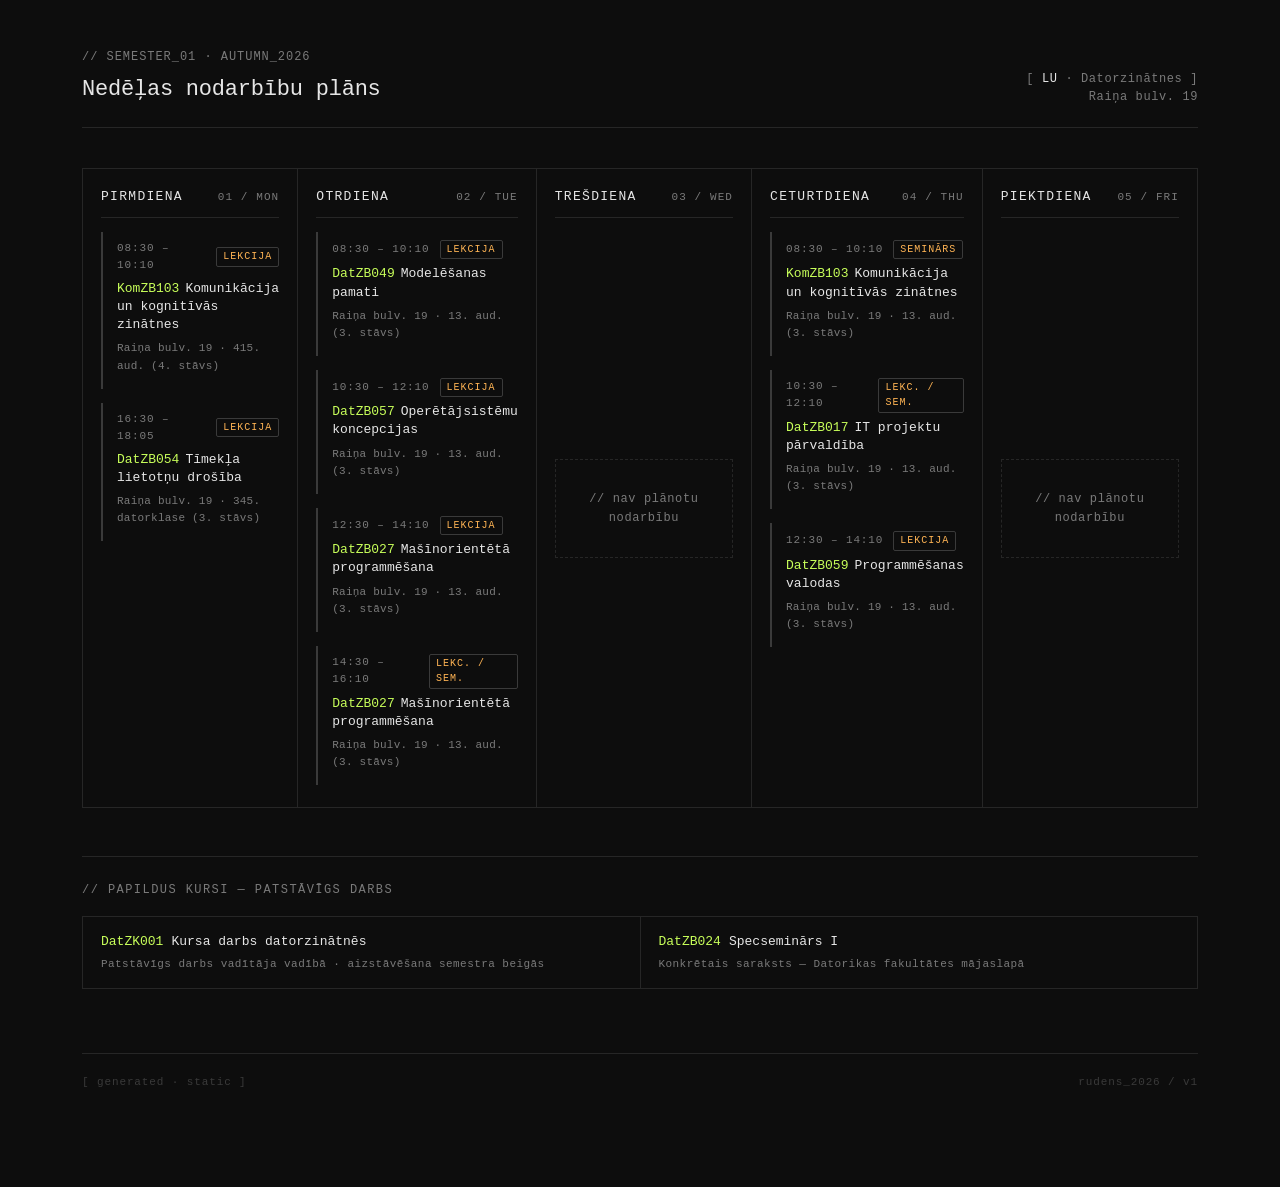
==== index.html @ 5a79746c "Uni web page" ====
<!doctype html>
<html lang="lv">

<head>
    <meta charset="utf-8">
    <meta name="viewport" content="width=device-width, initial-scale=1">
    <title>Nedēļas plāns · Rudens 2026</title>
    <link rel="stylesheet" href="style.css">
</head>

<body>
    <main class="wrap">

        <header class="head">
            <div>
                <div class="tag">// semester_01 · autumn_2026</div>
                <h1>Nedēļas nodarbību plāns</h1>
            </div>
            <div class="meta">
                <div>[ <b>LU</b> · Datorzinātnes ]</div>
                <div>Raiņa bulv. 19</div>
            </div>
        </header>

        <section class="days">

            <!-- ================= PIRMDIENA ================= -->
            <article class="day">
                <header>
                    <span class="day-name">Pirmdiena</span>
                    <span class="day-idx">01 / MON</span>
                </header>

                <div class="cls">
                    <div class="time">
                        <span>08:30 – 10:10</span>
                        <span class="type">Lekcija</span>
                    </div>
                    <a class="name" href="courses/KomZB103.html">
                        <span class="code">KomZB103</span>Komunikācija un kognitīvās zinātnes
                    </a>
                    <div class="room">Raiņa bulv. 19 · 415. aud. (4. stāvs)</div>
                </div>

                <div class="cls">
                    <div class="time">
                        <span>16:30 – 18:05</span>
                        <span class="type">Lekcija</span>
                    </div>
                    <a class="name" href="courses/DatZB054.html">
                        <span class="code">DatZB054</span>Tīmekļa lietotņu drošība
                    </a>
                    <div class="room">Raiņa bulv. 19 · 345. datorklase (3. stāvs)</div>
                </div>
            </article>

            <!-- ================= OTRDIENA ================= -->
            <article class="day">
                <header>
                    <span class="day-name">Otrdiena</span>
                    <span class="day-idx">02 / TUE</span>
                </header>

                <div class="cls">
                    <div class="time">
                        <span>08:30 – 10:10</span>
                        <span class="type">Lekcija</span>
                    </div>
                    <a class="name" href="courses/DatZB049.html">
                        <span class="code">DatZB049</span>Modelēšanas pamati
                    </a>
                    <div class="room">Raiņa bulv. 19 · 13. aud. (3. stāvs)</div>
                </div>

                <div class="cls">
                    <div class="time">
                        <span>10:30 – 12:10</span>
                        <span class="type">Lekcija</span>
                    </div>
                    <a class="name" href="courses/DatZB057.html">
                        <span class="code">DatZB057</span>Operētājsistēmu koncepcijas
                    </a>
                    <div class="room">Raiņa bulv. 19 · 13. aud. (3. stāvs)</div>
                </div>

                <div class="cls">
                    <div class="time">
                        <span>12:30 – 14:10</span>
                        <span class="type">Lekcija</span>
                    </div>
                    <a class="name" href="courses/DatZB027.html">
                        <span class="code">DatZB027</span>Mašīnorientētā programmēšana
                    </a>
                    <div class="room">Raiņa bulv. 19 · 13. aud. (3. stāvs)</div>
                </div>

                <div class="cls">
                    <div class="time">
                        <span>14:30 – 16:10</span>
                        <span class="type">Lekc. / Sem.</span>
                    </div>
                    <a class="name" href="courses/DatZB027.html">
                        <span class="code">DatZB027</span>Mašīnorientētā programmēšana
                    </a>
                    <div class="room">Raiņa bulv. 19 · 13. aud. (3. stāvs)</div>
                </div>
            </article>

            <!-- ================= TREŠDIENA ================= -->
            <article class="day empty">
                <header>
                    <span class="day-name">Trešdiena</span>
                    <span class="day-idx">03 / WED</span>
                </header>
                <div class="void">// nav plānotu nodarbību</div>
            </article>

            <!-- ================= CETURTDIENA ================= -->
            <article class="day">
                <header>
                    <span class="day-name">Ceturtdiena</span>
                    <span class="day-idx">04 / THU</span>
                </header>

                <div class="cls">
                    <div class="time">
                        <span>08:30 – 10:10</span>
                        <span class="type">Seminārs</span>
                    </div>
                    <a class="name" href="courses/KomZB103.html">
                        <span class="code">KomZB103</span>Komunikācija un kognitīvās zinātnes
                    </a>
                    <div class="room">Raiņa bulv. 19 · 13. aud. (3. stāvs)</div>
                </div>

                <div class="cls">
                    <div class="time">
                        <span>10:30 – 12:10</span>
                        <span class="type">Lekc. / Sem.</span>
                    </div>
                    <a class="name" href="courses/DatZB017.html">
                        <span class="code">DatZB017</span>IT projektu pārvaldība
                    </a>
                    <div class="room">Raiņa bulv. 19 · 13. aud. (3. stāvs)</div>
                </div>

                <div class="cls">
                    <div class="time">
                        <span>12:30 – 14:10</span>
                        <span class="type">Lekcija</span>
                    </div>
                    <a class="name" href="courses/DatZB059.html">
                        <span class="code">DatZB059</span>Programmēšanas valodas
                    </a>
                    <div class="room">Raiņa bulv. 19 · 13. aud. (3. stāvs)</div>
                </div>
            </article>

            <!-- ================= PIEKTDIENA ================= -->
            <article class="day empty">
                <header>
                    <span class="day-name">Piektdiena</span>
                    <span class="day-idx">05 / FRI</span>
                </header>
                <div class="void">// nav plānotu nodarbību</div>
            </article>

        </section>

        <!-- ================= EXTRA COURSES ================= -->
        <section class="extras">
            <h2>// papildus kursi &mdash; patstāvīgs darbs</h2>
            <ul>
                <li>
                    <a href="courses/DatZK001.html"><span class="code">DatZK001</span>Kursa darbs datorzinātnēs</a>
                    <span class="desc">Patstāvīgs darbs vadītāja vadībā · aizstāvēšana semestra beigās</span>
                </li>
                <li>
                    <a href="courses/DatZB024.html"><span class="code">DatZB024</span>Specseminārs I</a>
                    <span class="desc">Konkrētais saraksts &mdash; Datorikas fakultātes mājaslapā</span>
                </li>
            </ul>
        </section>

        <footer class="foot">
            <span>[ generated · static ]</span>
            <span>rudens_2026 / v1</span>
        </footer>

    </main>
</body>

</html>
---- style.css ----
/* ============================================================
   STRUCTURAL / MONO — terminal style
   ============================================================ */

:root {
    --bg: #0d0d0d;
    --fg: #e6e6e6;
    --muted: #7a7a7a;
    --dim: #3a3a3a;
    --accent: #c8ff5a;
    --warn: #ffb454;
    --line: #262626;
    --panel: #131313;
    --mono: "JetBrains Mono", "IBM Plex Mono", "Fira Code",
        ui-monospace, SFMono-Regular, Menlo, Consolas, monospace;
}

* {
    box-sizing: border-box;
}

html,
body {
    margin: 0;
    padding: 0;
    background: var(--bg);
    color: var(--fg);
    font-family: var(--mono);
    font-size: 14px;
    line-height: 1.55;
    -webkit-font-smoothing: antialiased;
}

::selection {
    background: var(--accent);
    color: #000;
}

a {
    color: var(--fg);
    text-decoration: none;
    border-bottom: 1px solid var(--dim);
    transition: border-color .12s, color .12s, background .12s;
}

a:hover {
    color: var(--accent);
    border-bottom-color: var(--accent);
}

/* ---------- LAYOUT ---------- */

.wrap {
    max-width: 1180px;
    margin: 0 auto;
    padding: 48px 32px 96px;
}

.head {
    display: grid;
    grid-template-columns: 1fr auto;
    gap: 24px;
    align-items: end;
    border-bottom: 1px solid var(--line);
    padding-bottom: 20px;
    margin-bottom: 40px;
}

.head .tag {
    color: var(--muted);
    font-size: 12px;
    letter-spacing: .08em;
    text-transform: uppercase;
}

.head h1 {
    margin: 6px 0 0;
    font-size: 22px;
    font-weight: 500;
    letter-spacing: -.01em;
}

.head .meta {
    color: var(--muted);
    font-size: 12px;
    text-align: right;
    letter-spacing: .05em;
}

.head .meta b {
    color: var(--fg);
    font-weight: 500;
}

/* ---------- LEGEND / NAV ---------- */

.crumbs {
    color: var(--muted);
    font-size: 12px;
    letter-spacing: .06em;
    margin-bottom: 20px;
}

.crumbs a {
    color: var(--muted);
    border-bottom-color: transparent;
}

.crumbs a:hover {
    color: var(--accent);
}

.crumbs .sep {
    color: var(--dim);
    padding: 0 6px;
}

/* ---------- SCHEDULE GRID ---------- */

.days {
    display: grid;
    grid-template-columns: repeat(5, 1fr);
    gap: 1px;
    background: var(--line);
    border: 1px solid var(--line);
}

.day {
    background: var(--bg);
    padding: 18px 18px 22px;
    min-height: 320px;
    display: flex;
    flex-direction: column;
}

.day header {
    display: flex;
    justify-content: space-between;
    align-items: baseline;
    border-bottom: 1px solid var(--line);
    padding-bottom: 10px;
    margin-bottom: 14px;
}

.day .day-name {
    font-size: 13px;
    letter-spacing: .1em;
    text-transform: uppercase;
    color: var(--fg);
}

.day .day-idx {
    font-size: 11px;
    color: var(--muted);
    letter-spacing: .1em;
}

.day.empty .void {
    color: var(--muted);
    font-size: 12px;
    letter-spacing: .05em;
    margin-top: auto;
    margin-bottom: auto;
    text-align: center;
    padding: 30px 0;
    border: 1px dashed var(--line);
}

/* ---------- CLASS BLOCK ---------- */

.cls {
    border-left: 2px solid var(--dim);
    padding: 8px 0 14px 14px;
    margin-bottom: 14px;
}

.cls:last-child {
    margin-bottom: 0;
}

.cls:hover {
    border-left-color: var(--accent);
}

.cls .time {
    font-size: 11px;
    letter-spacing: .08em;
    color: var(--muted);
    display: flex;
    gap: 10px;
    align-items: center;
    margin-bottom: 6px;
}

.cls .time .type {
    color: var(--warn);
    font-size: 10px;
    letter-spacing: .1em;
    text-transform: uppercase;
    border: 1px solid var(--dim);
    padding: 1px 6px;
    border-radius: 2px;
}

.cls .name {
    display: block;
    font-size: 13px;
    line-height: 1.4;
    margin-bottom: 6px;
    border-bottom: none;
    color: var(--fg);
}

.cls .name .code {
    color: var(--accent);
    margin-right: 6px;
}

.cls .name:hover {
    color: var(--accent);
}

.cls .name:hover .code {
    text-decoration: underline;
}

.cls .room {
    font-size: 11px;
    color: var(--muted);
    letter-spacing: .02em;
}

/* ---------- EXTRA COURSES ---------- */

.extras {
    margin-top: 48px;
    border-top: 1px solid var(--line);
    padding-top: 24px;
}

.extras h2 {
    font-size: 12px;
    letter-spacing: .12em;
    text-transform: uppercase;
    color: var(--muted);
    font-weight: 500;
    margin: 0 0 16px;
}

.extras ul {
    list-style: none;
    padding: 0;
    margin: 0;
    display: grid;
    grid-template-columns: repeat(2, 1fr);
    gap: 1px;
    background: var(--line);
    border: 1px solid var(--line);
}

.extras li {
    background: var(--bg);
    padding: 14px 18px;
}

.extras li a {
    border-bottom: none;
    font-size: 13px;
}

.extras li a .code {
    color: var(--accent);
    margin-right: 8px;
}

.extras li .desc {
    display: block;
    color: var(--muted);
    font-size: 11px;
    letter-spacing: .04em;
    margin-top: 4px;
}

/* ============================================================
   COURSE DETAIL PAGE
   ============================================================ */

.detail .head h1 {
    font-size: 20px;
}

.detail .head .code {
    color: var(--accent);
    font-size: 12px;
    letter-spacing: .12em;
}

.info {
    display: grid;
    grid-template-columns: 180px 1fr;
    gap: 1px;
    background: var(--line);
    border: 1px solid var(--line);
    margin-bottom: 40px;
}

.info dt,
.info dd {
    background: var(--bg);
    padding: 12px 16px;
    margin: 0;
}

.info dt {
    color: var(--muted);
    font-size: 11px;
    letter-spacing: .1em;
    text-transform: uppercase;
}

.info dd {
    font-size: 13px;
}

.section-label {
    font-size: 11px;
    letter-spacing: .14em;
    text-transform: uppercase;
    color: var(--muted);
    border-bottom: 1px solid var(--line);
    padding-bottom: 8px;
    margin: 32px 0 14px;
}

table.req {
    width: 100%;
    border-collapse: collapse;
    font-size: 13px;
}

table.req th,
table.req td {
    text-align: left;
    padding: 12px 14px;
    border-bottom: 1px solid var(--line);
    vertical-align: top;
}

table.req th {
    font-weight: 500;
    color: var(--muted);
    font-size: 11px;
    letter-spacing: .1em;
    text-transform: uppercase;
    background: var(--panel);
}

table.req td.weight {
    color: var(--accent);
    white-space: nowrap;
    font-variant-numeric: tabular-nums;
    width: 90px;
}

table.req td.note {
    color: var(--muted);
    font-size: 12px;
}

table.req tr:last-child td {
    border-bottom: none;
}

.notes {
    border: 1px solid var(--line);
    padding: 16px 18px;
    color: var(--fg);
    font-size: 13px;
    background: var(--panel);
    white-space: pre-wrap;
}

.notes.warn {
    border-color: var(--warn);
}

.back {
    display: inline-block;
    margin-top: 40px;
    font-size: 12px;
    letter-spacing: .1em;
    text-transform: uppercase;
    color: var(--muted);
    border-bottom: none;
}

.back:hover {
    color: var(--accent);
}

/* ---------- FOOT ---------- */

.foot {
    margin-top: 64px;
    padding-top: 20px;
    border-top: 1px solid var(--line);
    color: var(--dim);
    font-size: 11px;
    letter-spacing: .08em;
    display: flex;
    justify-content: space-between;
}

/* ---------- RESPONSIVE ---------- */

@media (max-width: 900px) {
    .wrap {
        padding: 32px 20px 64px;
    }

    .days {
        grid-template-columns: 1fr;
    }

    .day {
        min-height: 0;
    }

    .extras ul {
        grid-template-columns: 1fr;
    }

    .head {
        grid-template-columns: 1fr;
    }

    .head .meta {
        text-align: left;
    }

    .info {
        grid-template-columns: 1fr;
    }

    .info dt {
        border-top: 1px solid var(--line);
    }
}
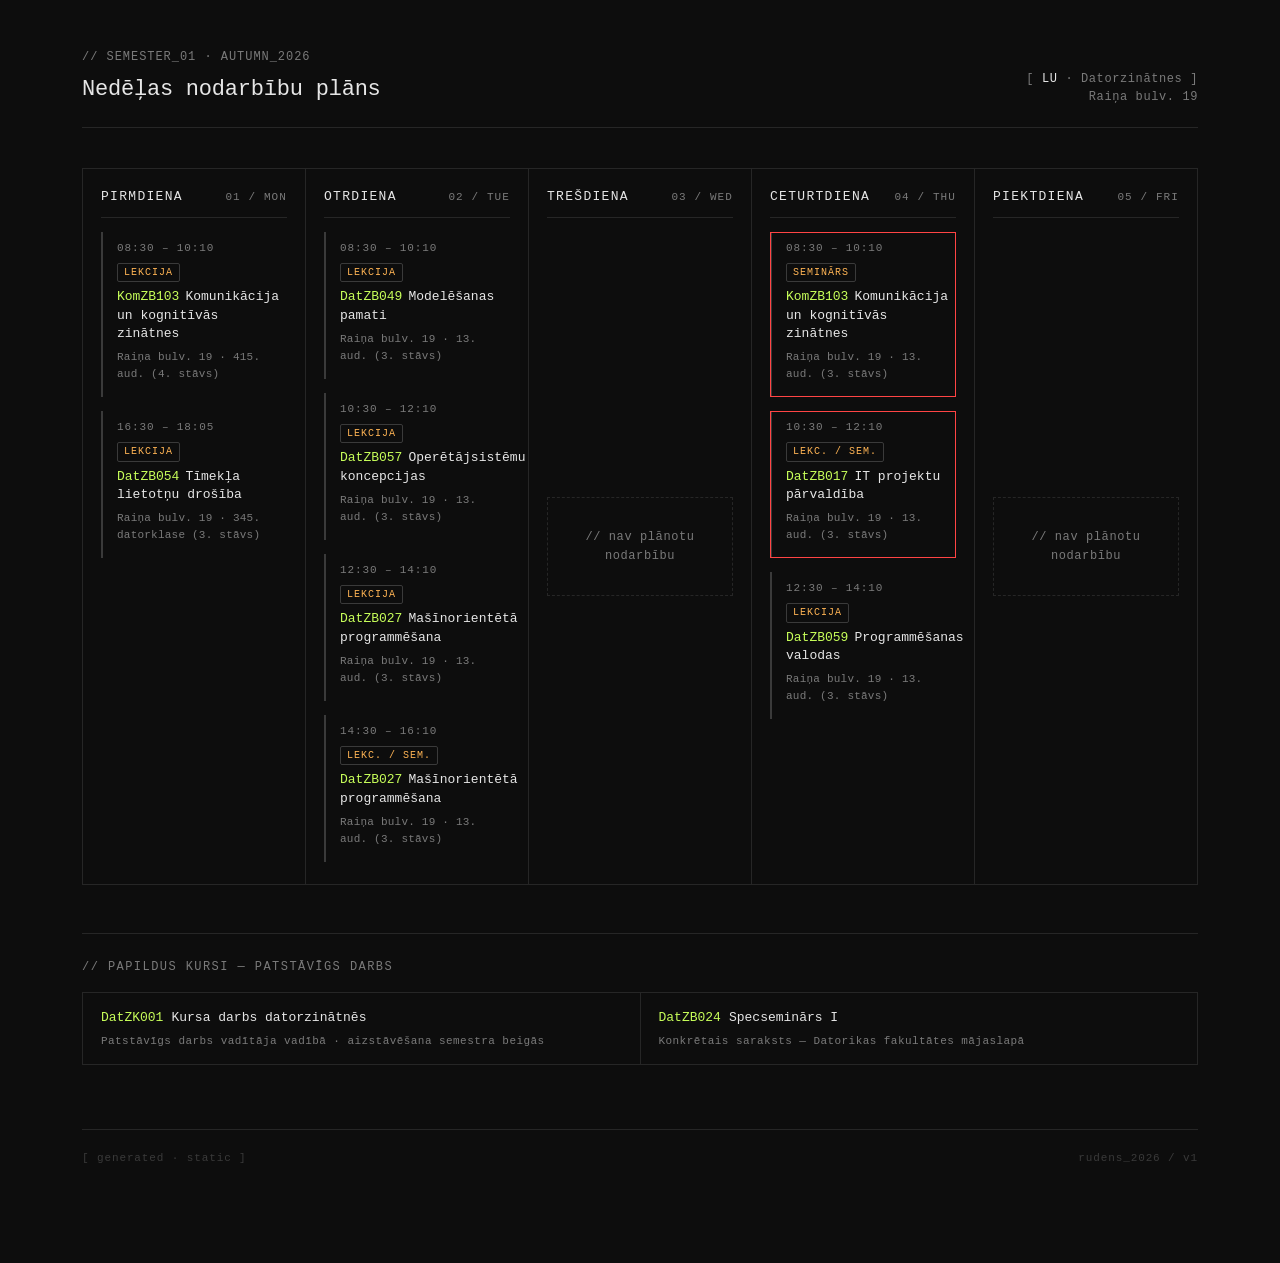
==== commit 08e8ab4c: "update" ====
--- a/index.html
+++ b/index.html
@@ -122,7 +122,7 @@
                     <span class="day-idx">04 / THU</span>
                 </header>
 
-                <div class="cls">
+                <div class="cls required">
                     <div class="time">
                         <span>08:30 – 10:10</span>
                         <span class="type">Seminārs</span>
@@ -133,7 +133,7 @@
                     <div class="room">Raiņa bulv. 19 · 13. aud. (3. stāvs)</div>
                 </div>
 
-                <div class="cls">
+                <div class="cls required">
                     <div class="time">
                         <span>10:30 – 12:10</span>
                         <span class="type">Lekc. / Sem.</span>
--- a/style.css
+++ b/style.css
@@ -131,6 +131,7 @@
     min-height: 320px;
     display: flex;
     flex-direction: column;
+    min-width: 0;
 }
 
 .day header {
@@ -182,14 +183,24 @@
     border-left-color: var(--accent);
 }
 
+.cls.required {
+    outline: 1px solid #ff4444;
+    outline-offset: -1px;
+}
+
 .cls .time {
     font-size: 11px;
     letter-spacing: .08em;
     color: var(--muted);
     display: flex;
-    gap: 10px;
+    flex-wrap: wrap;
+    gap: 6px 10px;
     align-items: center;
     margin-bottom: 6px;
+}
+
+.cls .time>span {
+    white-space: nowrap;
 }
 
 .cls .time .type {
@@ -200,6 +211,7 @@
     border: 1px solid var(--dim);
     padding: 1px 6px;
     border-radius: 2px;
+    white-space: nowrap;
 }
 
 .cls .name {
@@ -376,8 +388,17 @@
     padding: 16px 18px;
     color: var(--fg);
     font-size: 13px;
+    line-height: 1.6;
     background: var(--panel);
-    white-space: pre-wrap;
+    white-space: pre-line;
+    text-align: left;
+    word-break: break-word;
+}
+
+.notes strong {
+    color: var(--accent);
+    font-weight: 600;
+    letter-spacing: .02em;
 }
 
 .notes.warn {
@@ -413,6 +434,25 @@
 
 /* ---------- RESPONSIVE ---------- */
 
+@media (max-width: 1200px) {
+    .day {
+        padding: 14px 12px 18px;
+    }
+
+    .cls {
+        padding: 6px 0 12px 10px;
+    }
+
+    .cls .name {
+        font-size: 12px;
+    }
+
+    .cls .time .type {
+        font-size: 9px;
+        padding: 1px 4px;
+    }
+}
+
 @media (max-width: 900px) {
     .wrap {
         padding: 32px 20px 64px;
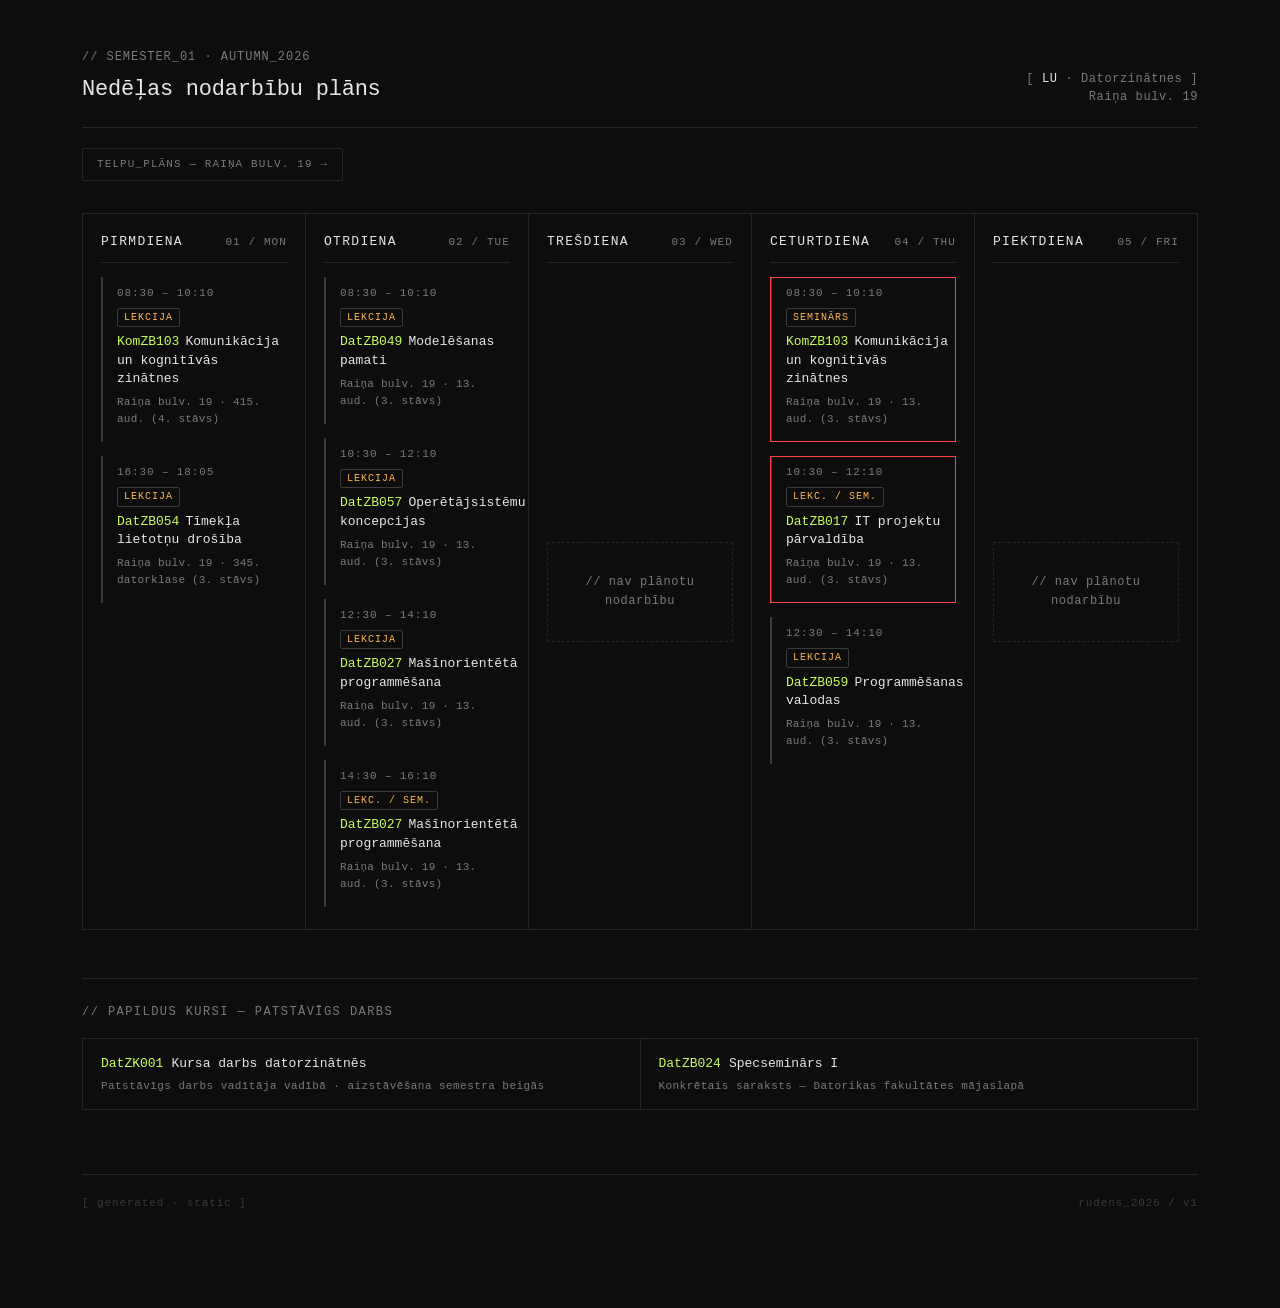
==== commit ebadf341: "udpate" ====
--- a/index.html
+++ b/index.html
@@ -21,6 +21,11 @@
                 <div>Raiņa bulv. 19</div>
             </div>
         </header>
+
+        <!-- ================= TELPU PLĀNI ================= -->
+        <nav class="crumbs nav-links">
+            <a href="rooms.html">telpu_plāns &mdash; Raiņa bulv. 19 &rarr;</a>
+        </nav>
 
         <section class="days">
 
--- a/style.css
+++ b/style.css
@@ -115,6 +115,117 @@
     padding: 0 6px;
 }
 
+.nav-links {
+    margin: -20px 0 32px;
+}
+
+.nav-links a {
+    color: var(--muted);
+    border: 1px solid var(--line);
+    padding: 7px 14px;
+    border-radius: 2px;
+    display: inline-block;
+    text-transform: uppercase;
+    letter-spacing: .1em;
+    font-size: 11px;
+}
+
+.nav-links a:hover {
+    color: var(--accent);
+    border-color: var(--accent);
+}
+
+/* ---------- FLOOR PLANS ---------- */
+
+.floors {
+    margin-bottom: 40px;
+}
+
+.floors h2 {
+    font-size: 12px;
+    letter-spacing: .12em;
+    text-transform: uppercase;
+    color: var(--muted);
+    font-weight: 500;
+    margin: 0 0 16px;
+}
+
+.floor-input {
+    position: absolute;
+    opacity: 0;
+    width: 0;
+    height: 0;
+    pointer-events: none;
+}
+
+.floor-nav {
+    display: flex;
+    flex-wrap: wrap;
+    gap: 8px;
+    margin-bottom: 18px;
+}
+
+.floor-nav label {
+    font-size: 11px;
+    letter-spacing: .1em;
+    text-transform: uppercase;
+    color: var(--muted);
+    border: 1px solid var(--line);
+    padding: 6px 14px;
+    border-radius: 2px;
+    cursor: pointer;
+    user-select: none;
+    transition: color .12s, border-color .12s, background .12s;
+}
+
+.floor-nav label:hover {
+    color: var(--fg);
+    border-color: var(--dim);
+}
+
+.floor-plan {
+    display: none;
+    margin: 0;
+}
+
+.floor-plan img {
+    display: block;
+    width: 100%;
+    height: auto;
+    max-width: 100%;
+    border: 1px solid var(--line);
+    background: var(--bg);
+}
+
+.floor-plan figcaption {
+    font-size: 11px;
+    letter-spacing: .12em;
+    text-transform: uppercase;
+    color: var(--warn);
+    margin-bottom: 10px;
+}
+
+#floor-0:checked~.floor-nav label[for="floor-0"],
+#floor-1:checked~.floor-nav label[for="floor-1"],
+#floor-2:checked~.floor-nav label[for="floor-2"],
+#floor-3:checked~.floor-nav label[for="floor-3"] {
+    color: var(--accent);
+    border-color: var(--accent);
+    background: rgba(200, 255, 90, .08);
+}
+
+.floor-input:focus-visible~.floor-nav label {
+    outline: 1px solid var(--dim);
+    outline-offset: 2px;
+}
+
+#floor-0:checked~.floor-view .f0,
+#floor-1:checked~.floor-view .f1,
+#floor-2:checked~.floor-view .f2,
+#floor-3:checked~.floor-view .f3 {
+    display: block;
+}
+
 /* ---------- SCHEDULE GRID ---------- */
 
 .days {
@@ -485,4 +596,15 @@
     .info dt {
         border-top: 1px solid var(--line);
     }
+
+    .floor-nav {
+        gap: 6px;
+    }
+
+    .floor-nav label {
+        flex: 1 1 calc(50% - 3px);
+        text-align: center;
+        padding: 8px 6px;
+        font-size: 10px;
+    }
 }
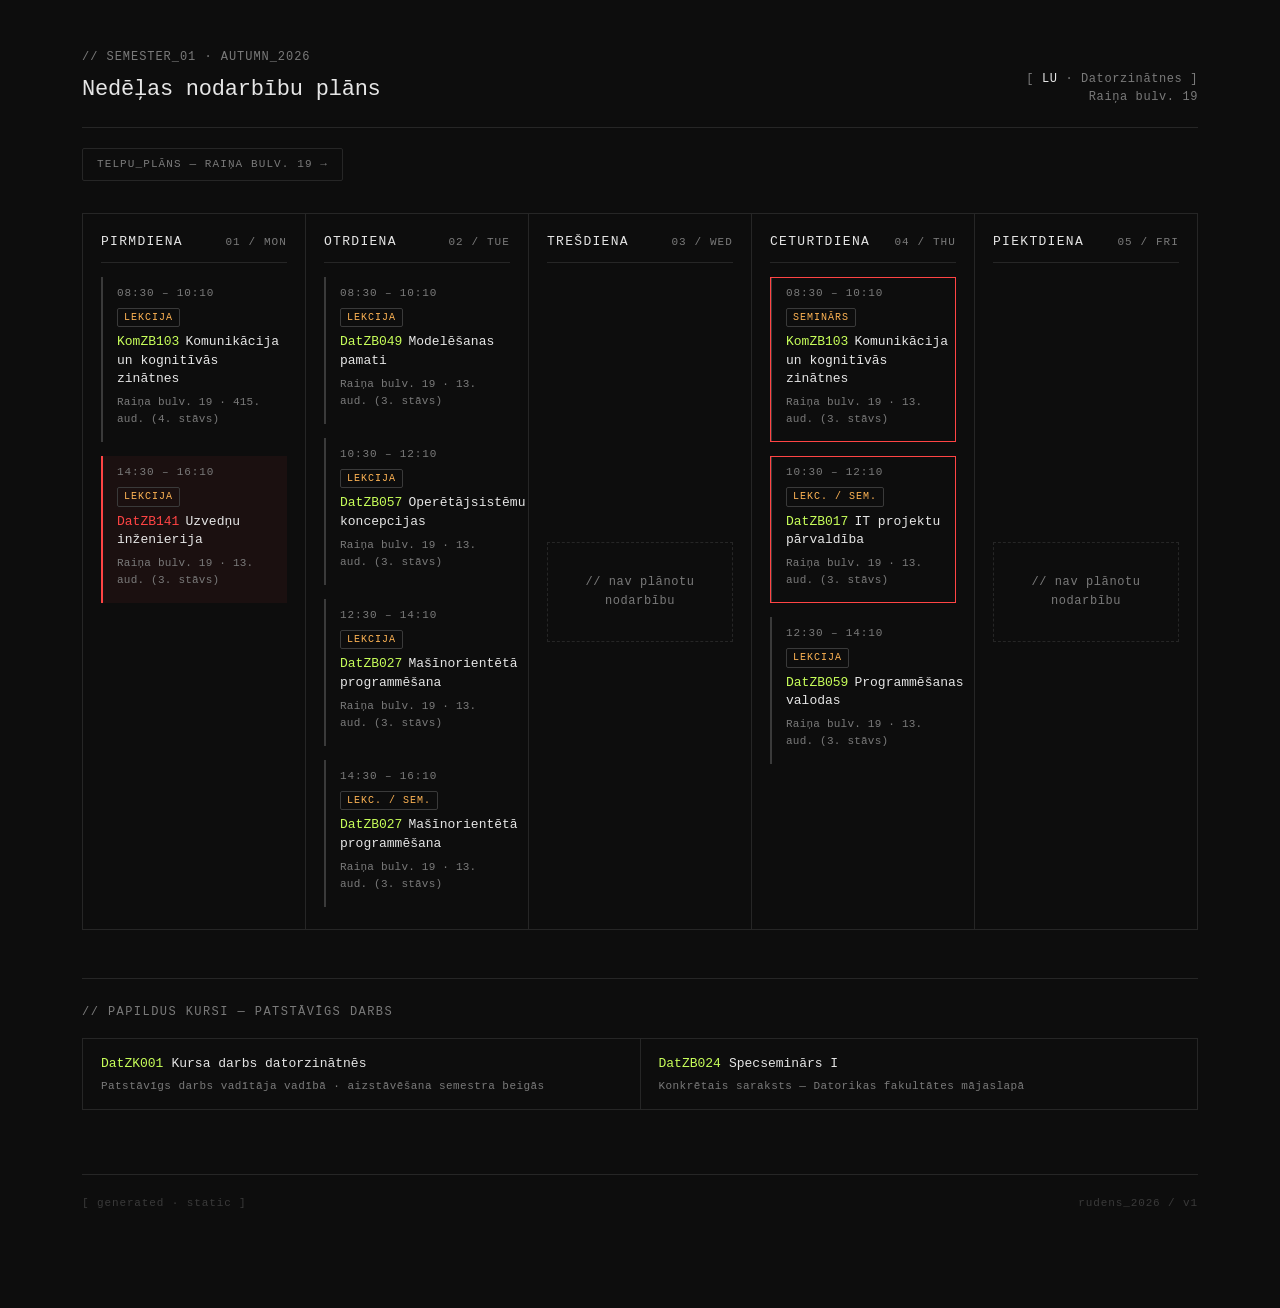
==== commit ff12cc22: "Update" ====
--- a/index.html
+++ b/index.html
@@ -47,15 +47,15 @@
                     <div class="room">Raiņa bulv. 19 · 415. aud. (4. stāvs)</div>
                 </div>
 
-                <div class="cls">
+                <div class="cls red">
                     <div class="time">
-                        <span>16:30 – 18:05</span>
+                        <span>14:30 – 16:10</span>
                         <span class="type">Lekcija</span>
                     </div>
-                    <a class="name" href="courses/DatZB054.html">
-                        <span class="code">DatZB054</span>Tīmekļa lietotņu drošība
+                    <a class="name" href="courses/DatZB141.html">
+                        <span class="code">DatZB141</span>Uzvedņu inženierija
                     </a>
-                    <div class="room">Raiņa bulv. 19 · 345. datorklase (3. stāvs)</div>
+                    <div class="room">Raiņa bulv. 19 · 13. aud. (3. stāvs)</div>
                 </div>
             </article>
 
--- a/style.css
+++ b/style.css
@@ -299,6 +299,15 @@
     outline-offset: -1px;
 }
 
+.cls.red {
+    border-left-color: #ff4444;
+    background: rgba(255, 68, 68, .06);
+}
+
+.cls.red .name .code {
+    color: #ff4444;
+}
+
 .cls .time {
     font-size: 11px;
     letter-spacing: .08em;
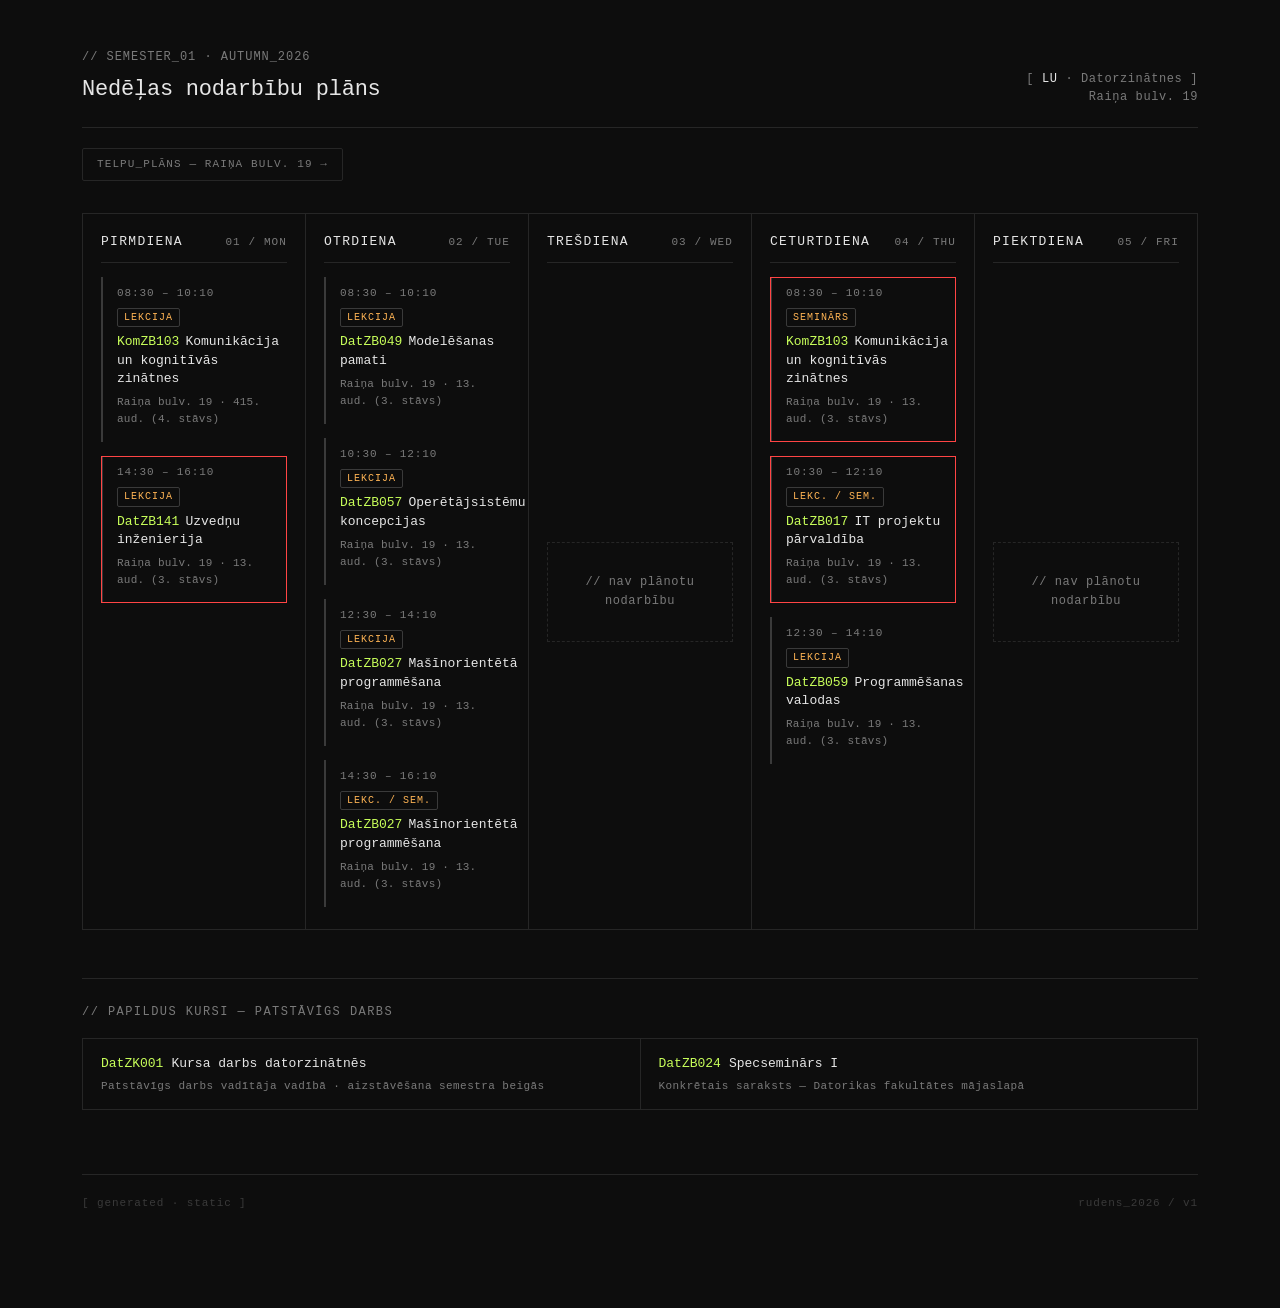
==== commit 7b05258a: "update" ====
--- a/index.html
+++ b/index.html
@@ -47,7 +47,7 @@
                     <div class="room">Raiņa bulv. 19 · 415. aud. (4. stāvs)</div>
                 </div>
 
-                <div class="cls red">
+                <div class="cls required">
                     <div class="time">
                         <span>14:30 – 16:10</span>
                         <span class="type">Lekcija</span>
--- a/style.css
+++ b/style.css
@@ -298,16 +298,6 @@
     outline: 1px solid #ff4444;
     outline-offset: -1px;
 }
-
-.cls.red {
-    border-left-color: #ff4444;
-    background: rgba(255, 68, 68, .06);
-}
-
-.cls.red .name .code {
-    color: #ff4444;
-}
-
 .cls .time {
     font-size: 11px;
     letter-spacing: .08em;
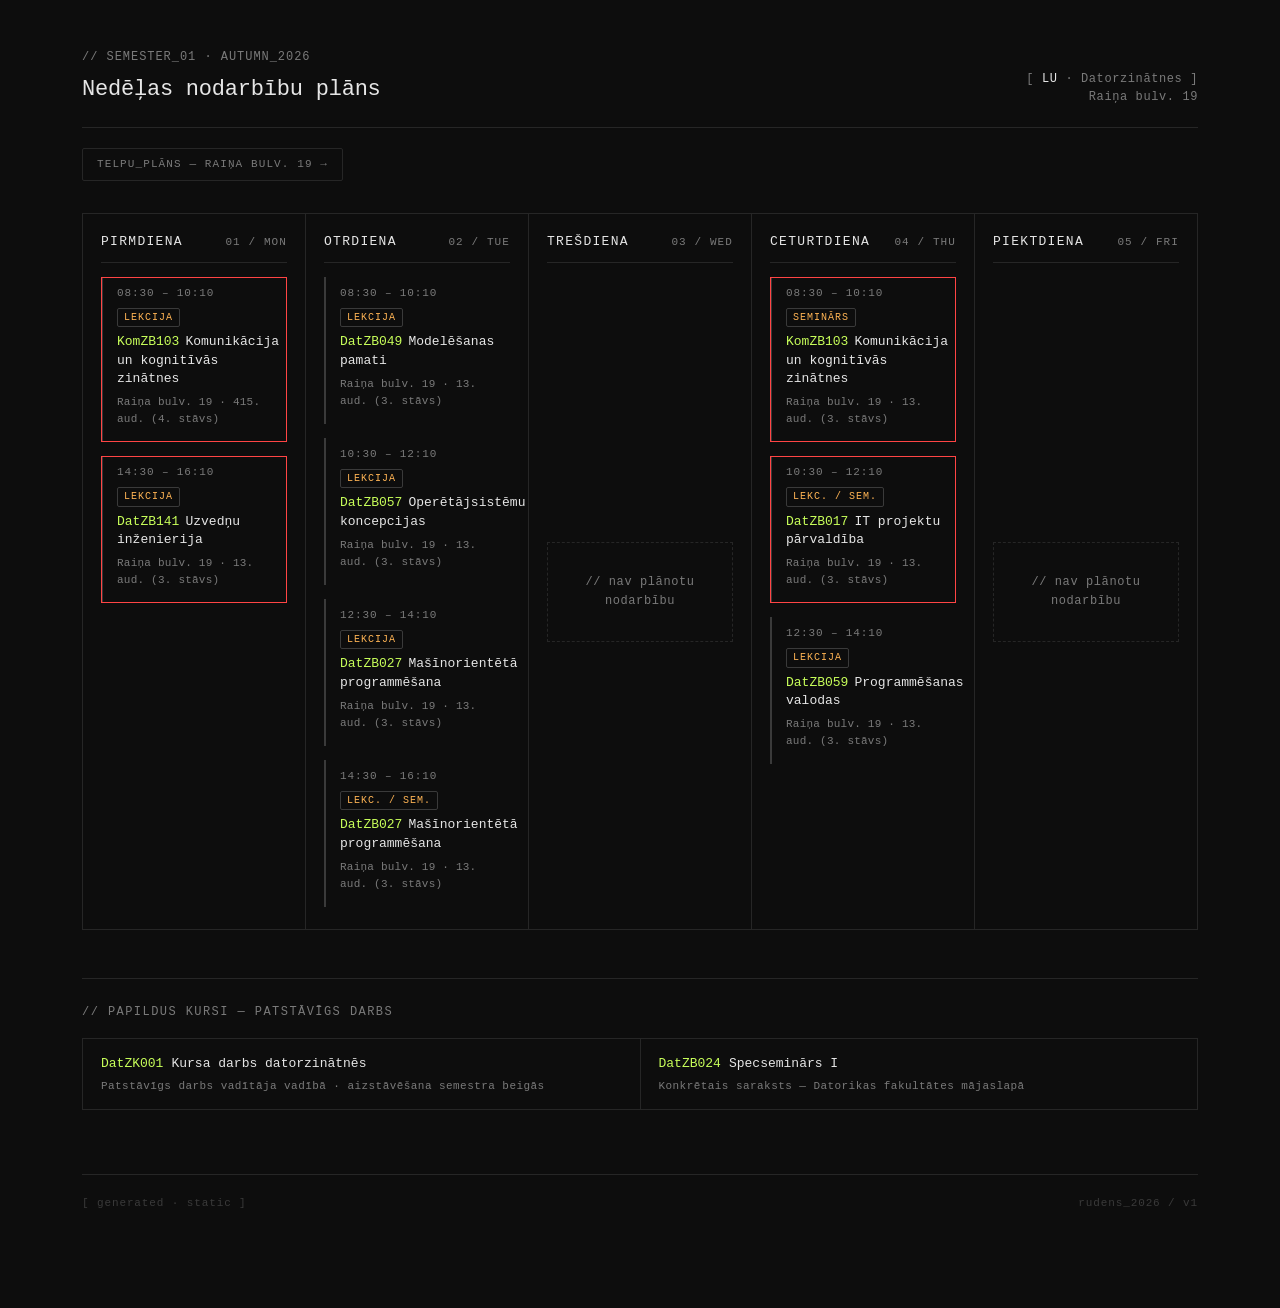
==== commit fb5ece30: "udpate" ====
--- a/index.html
+++ b/index.html
@@ -36,7 +36,7 @@
                     <span class="day-idx">01 / MON</span>
                 </header>
 
-                <div class="cls">
+                <div class="cls required">
                     <div class="time">
                         <span>08:30 – 10:10</span>
                         <span class="type">Lekcija</span>
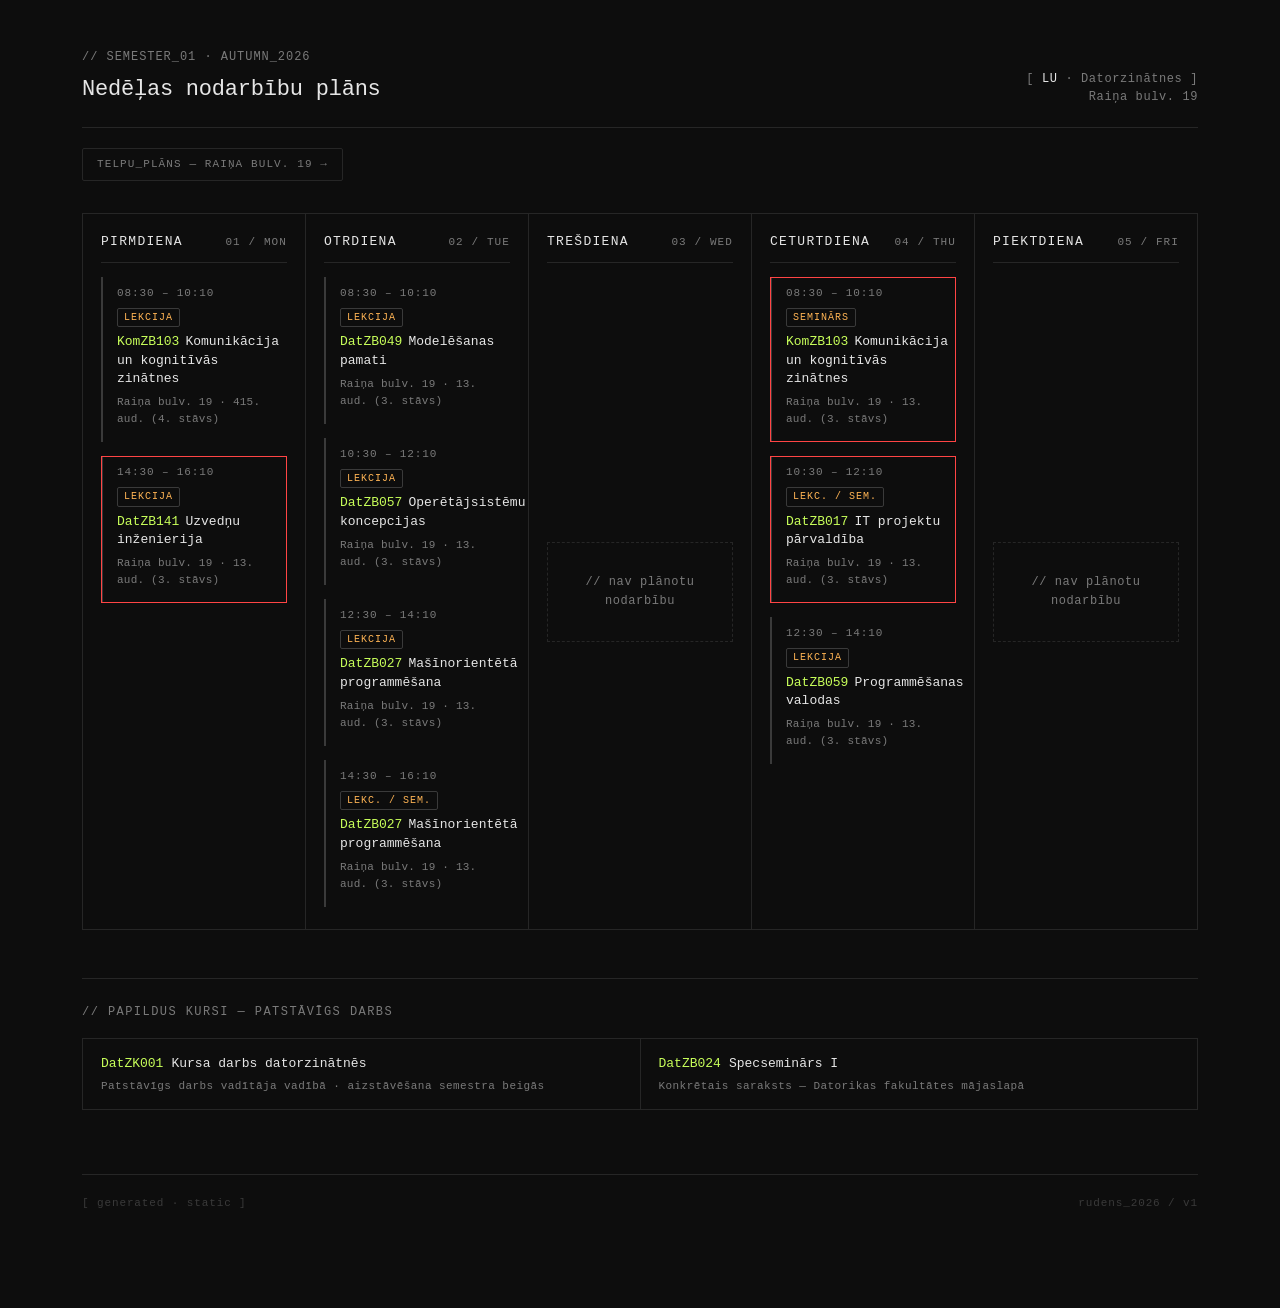
==== commit 80a91608: "update" ====
--- a/index.html
+++ b/index.html
@@ -36,7 +36,7 @@
                     <span class="day-idx">01 / MON</span>
                 </header>
 
-                <div class="cls required">
+                <div class="cls">
                     <div class="time">
                         <span>08:30 – 10:10</span>
                         <span class="type">Lekcija</span>
